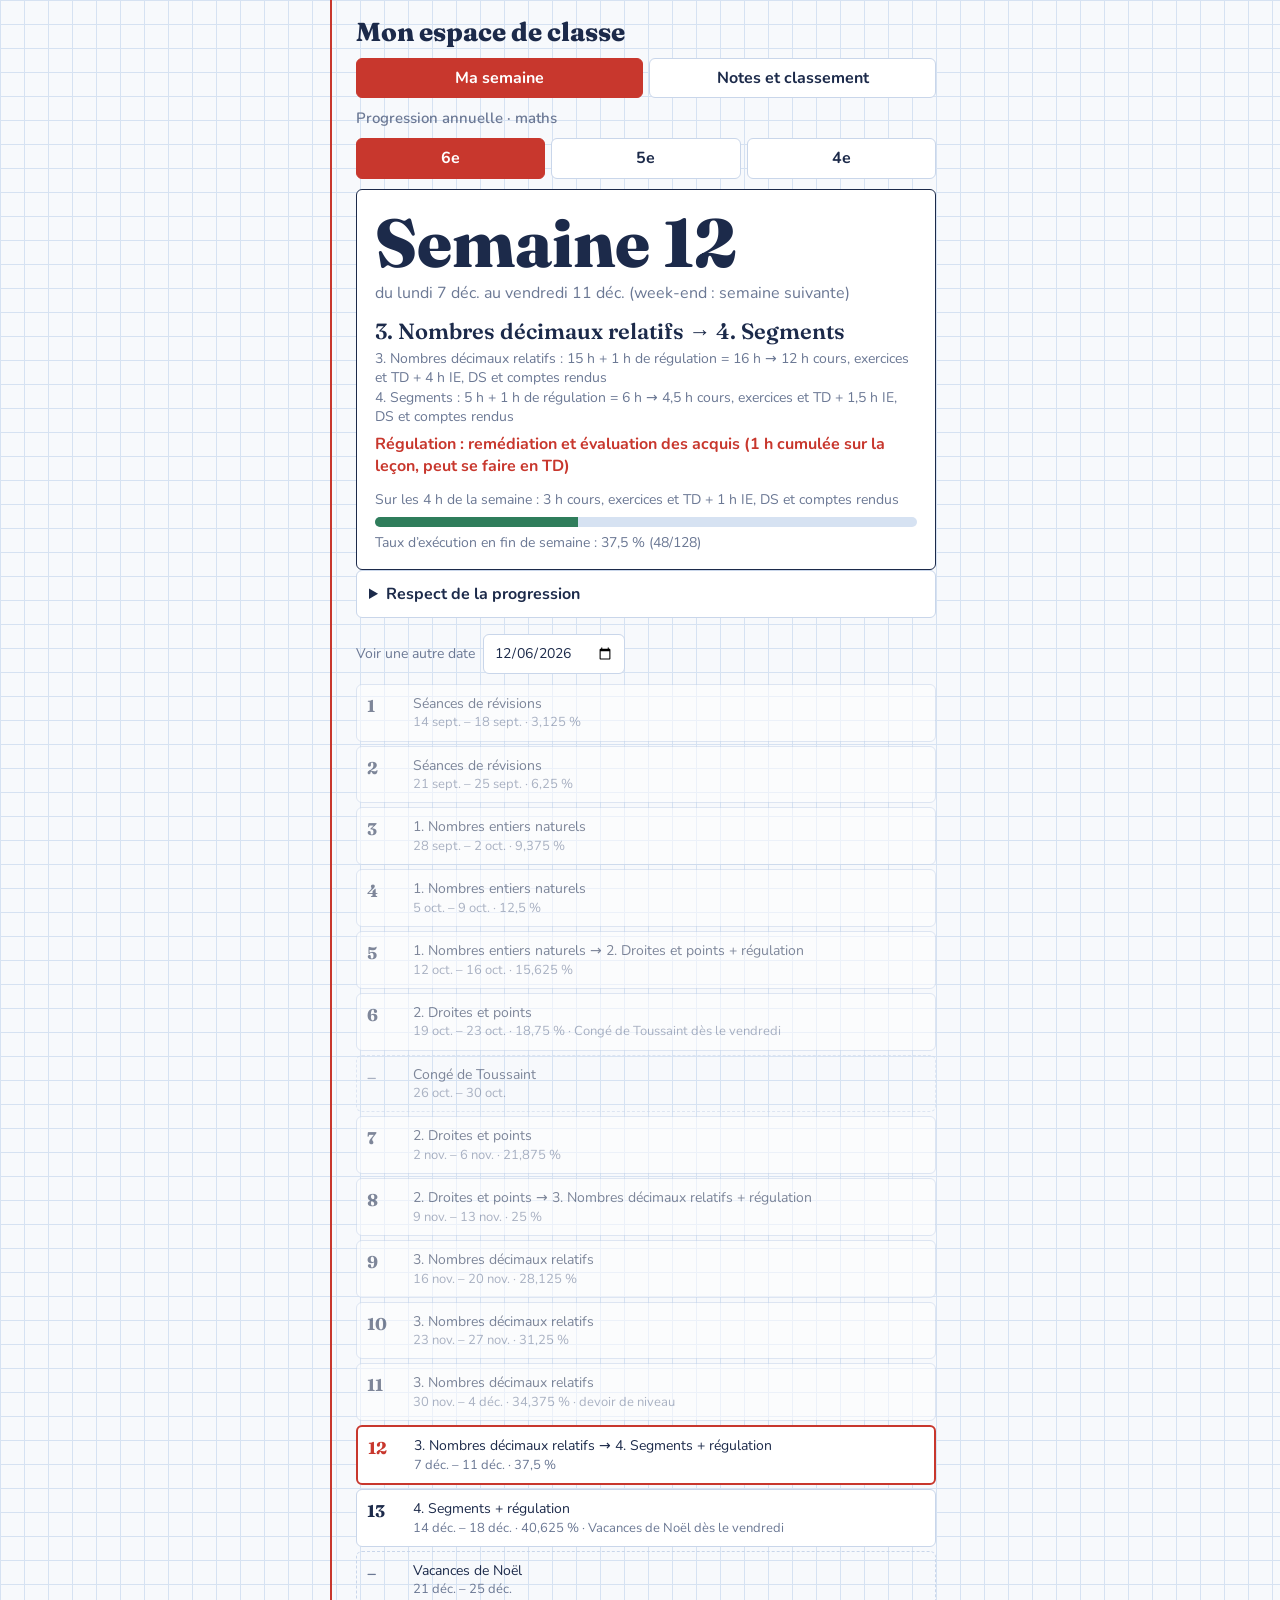
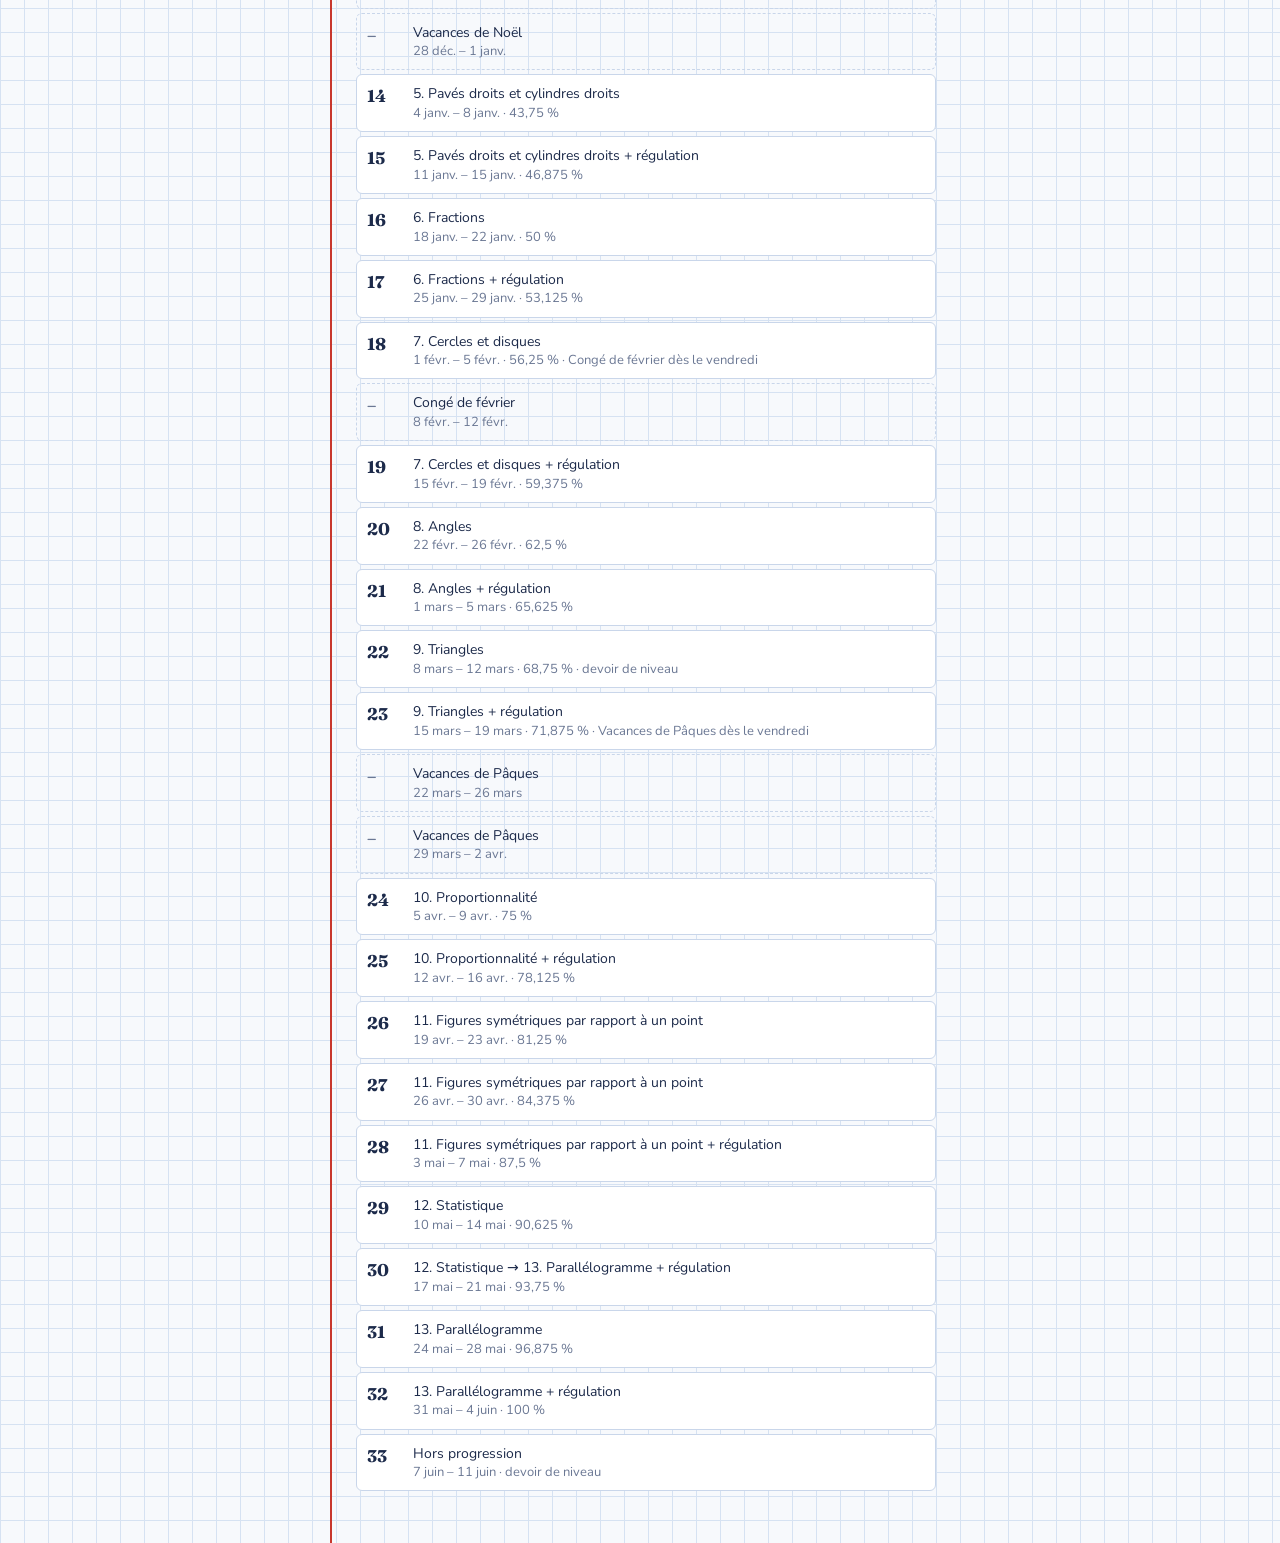
==== index.html @ 8164c9a9 "Ajoute le site Mon espace de classe Progression annuelle de maths (6e, 5e, 4e) et carnet de notes av" ====
<!DOCTYPE html>
<html lang="fr">
<head>
<meta charset="utf-8">
<meta name="viewport" content="width=device-width, initial-scale=1, viewport-fit=cover">
<title>Mon espace de classe</title>
<link rel="stylesheet" href="https://fonts.googleapis.com/css2?family=Fraunces:wght@600;800&family=Nunito:wght@400;700&display=swap">
<link rel="stylesheet" href="style.css">
</head>
<body>
<main>
<h1>Mon espace de classe</h1>
<div class="tabs" id="nav"><button id="b-sem" onclick="showV('sem')">Ma semaine</button><button id="b-notes" onclick="showV('notes')">Notes et classement</button></div>
<section id="v-sem">
<p class="sub">Progression annuelle · maths</p>
<div class="chips" id="lv"></div>
<section class="hero" id="hero" aria-live="polite"></section>
<details class="card" id="suivi"><summary><b>Respect de la progression</b></summary><p class="m" style="margin:8px 0 6px">La progression est obligatoire : indique la dernière leçon terminée (régulation comprise) pour voir ton avance ou ton retard.</p><select id="sv" style="width:100%"></select><p id="sv-out" style="margin:8px 0 0"></p></details>
<div class="pick"><label for="d">Voir une autre date</label><input type="date" id="d"></div>
<ol id="list"></ol>
</section>
<section id="v-notes" hidden><div id="app"></div></section>
</main>
<script src="script.js"></script>
</body>
</html>
---- style.css ----
:root{--bg:#f7f9fc;--grid:#d6e2f2;--ink:#1c2a4a;--mute:#6b7894;--accent:#c8372d;--card:#fff;--line:#c9d6ea;--ok:#2f7d5b;
box-sizing:border-box;padding-top:env(safe-area-inset-top,0px);padding-bottom:env(safe-area-inset-bottom,0px)}
@media (prefers-color-scheme:dark){:root:not([data-theme="light"]){--bg:#151b2b;--grid:#232c44;--ink:#e6ecfa;--mute:#93a0bd;--accent:#ff7a6e;--card:#1c2438;--line:#2e3956;--ok:#6fcf9f}}
:root[data-theme="dark"]{--bg:#151b2b;--grid:#232c44;--ink:#e6ecfa;--mute:#93a0bd;--accent:#ff7a6e;--card:#1c2438;--line:#2e3956;--ok:#6fcf9f}
*{box-sizing:border-box}
html{scroll-padding-top:env(safe-area-inset-top,0px)}
body{margin:0;background-color:var(--bg);background-image:linear-gradient(var(--grid) 1px,transparent 1px),linear-gradient(90deg,var(--grid) 1px,transparent 1px);background-size:24px 24px;color:var(--ink);font-family:Nunito,system-ui,sans-serif;line-height:1.4}
h2{font:600 18px Fraunces,Georgia,serif;margin:18px 0 8px}
.card{background:var(--card);border:1px solid var(--line);border-radius:6px;padding:12px;margin-bottom:10px}
input,select,textarea,button{font:inherit;color:var(--ink);background:var(--card);border:1px solid var(--line);border-radius:6px;padding:8px 10px;max-width:100%}
textarea{width:100%;min-height:90px}
button{cursor:pointer;font-weight:700}
button.pri{background:var(--ink);color:var(--bg);border-color:var(--ink)}
button.dng{color:var(--accent);border-color:var(--accent)}
.row{display:flex;gap:8px;flex-wrap:wrap;align-items:center;margin-bottom:8px}
.row>input[type=text]{flex:1;min-width:140px}
.tabs,.chips{display:flex;gap:6px;margin:10px 0}
.tabs button,.chips button{flex:1;padding:8px 4px}
.on{background:var(--accent)!important;color:#fff!important;border-color:var(--accent)!important}
.s{display:grid;grid-template-columns:1fr 1fr 1fr;gap:6px;text-align:center;margin-bottom:10px}
.s div{background:var(--card);border:1px solid var(--line);border-radius:6px;padding:6px 2px;font-size:12px;color:var(--mute)}
.s b{display:block;font:800 18px Fraunces,Georgia,serif;color:var(--ink)}
.st{display:grid;grid-template-columns:1fr 84px 44px 50px;gap:6px;align-items:center;padding:6px 0;border-bottom:1px dashed var(--line);font-size:15px}
.st input[type=number]{width:84px;text-align:right}
.st input.bad{border-color:var(--accent);background:color-mix(in srgb,var(--accent) 15%,var(--card))}
.rk{font:800 16px Fraunces,Georgia,serif;color:var(--accent)}
small,.m{color:var(--mute);font-size:13px}
table{width:100%;border-collapse:collapse;font-size:15px}
td,th{padding:7px 4px;border-bottom:1px dashed var(--line);text-align:left}
th{font-size:12px;color:var(--mute)}
td.n{text-align:right;font-weight:700}
.sc{overflow-x:auto}

main{max-width:620px;margin:0 auto;padding:16px 14px 48px 24px;border-left:2px solid var(--accent);min-height:100vh}
h1{font:800 26px Fraunces,Georgia,serif;margin:0 0 4px}
[hidden]{display:none!important}
.sub{font:600 15px Nunito,sans-serif;color:var(--mute);margin:0 0 8px}
.hero{background:var(--card);border:1.5px solid var(--ink);border-radius:6px;padding:18px 18px 16px}
.big{font:800 clamp(44px,14vw,68px)/1 Fraunces,Georgia,serif;margin:0}
.dates{color:var(--mute);margin:6px 0 14px}
.lesson{font:600 22px/1.2 Fraunces,Georgia,serif;margin:0 0 4px}
.reg{color:var(--accent);font-weight:700;margin:0 0 12px}
.bar{height:10px;background:var(--grid);border-radius:5px;overflow:hidden}
.bar i{display:block;height:100%;background:var(--ok)}
.taux{font-size:14px;color:var(--mute);margin:6px 0 0}
.pick{display:flex;gap:8px;align-items:center;margin:16px 0 10px;font-size:14px;color:var(--mute)}
ol{list-style:none;margin:0;padding:0}
li{display:grid;grid-template-columns:38px 1fr;gap:8px;padding:9px 10px;margin-bottom:4px;background:var(--card);border:1px solid var(--line);border-radius:6px;font-size:14px}
li b{font-family:Fraunces,Georgia,serif;font-size:17px}
li small{display:block;color:var(--mute)}
li.off{background:transparent;border-style:dashed}li.off b{color:var(--mute)}
li.past{opacity:.55}
li.now{border:2px solid var(--accent);opacity:1}
li.now b{color:var(--accent)}
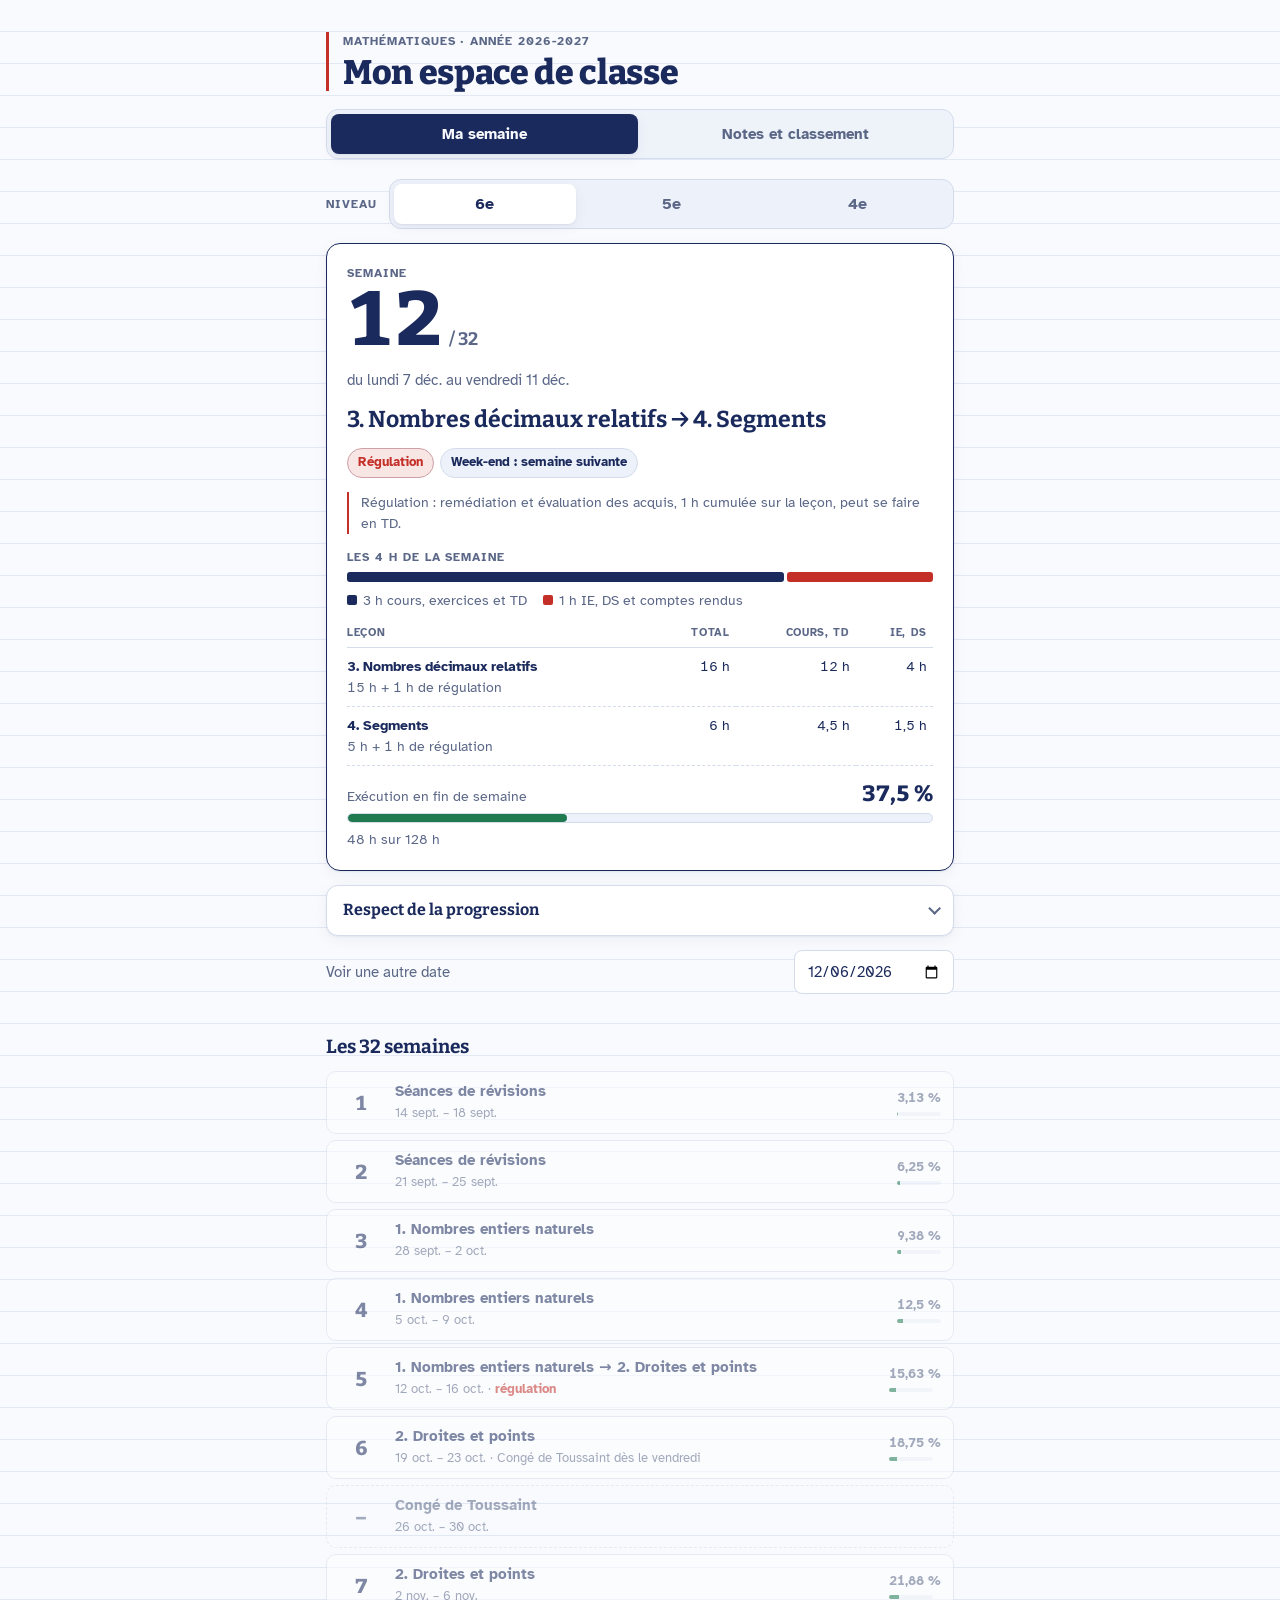
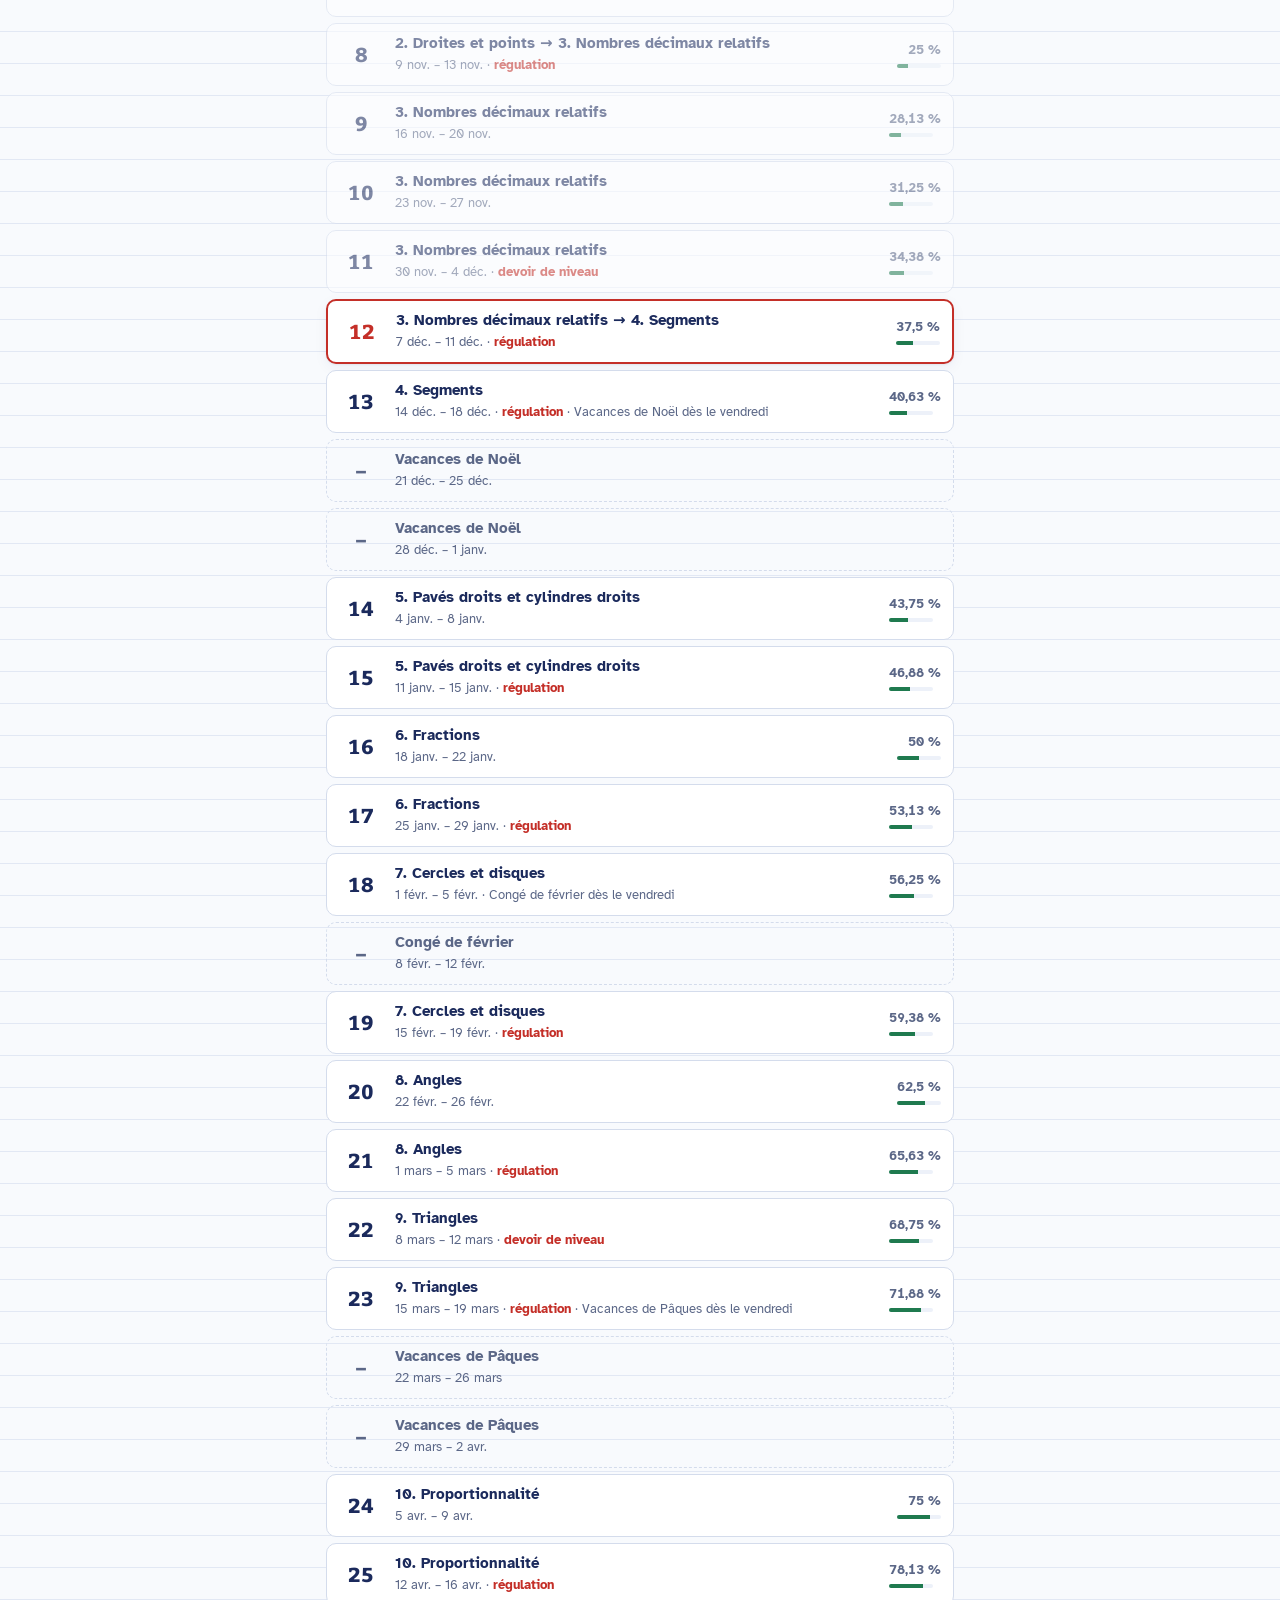
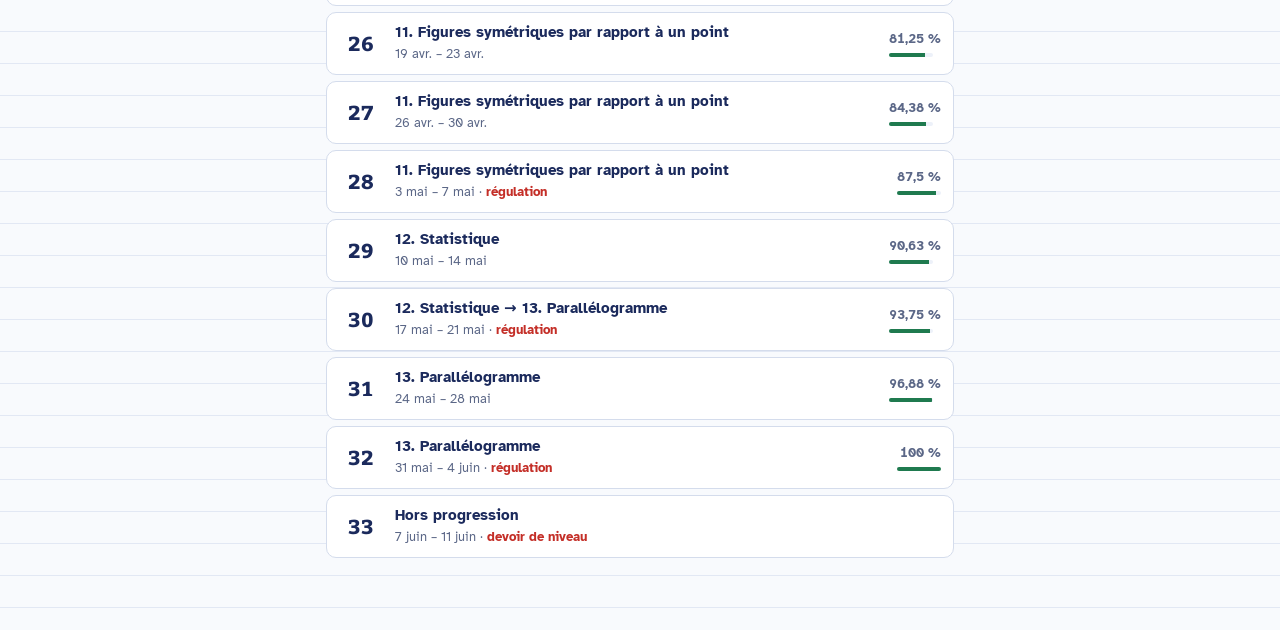
==== commit ab487a8e: "Refait le design du site Style cahier (papier ligné, encre bleue, stylo rouge), navigation en onglet" ====
--- a/index.html
+++ b/index.html
@@ -4,22 +4,31 @@
 <meta charset="utf-8">
 <meta name="viewport" content="width=device-width, initial-scale=1, viewport-fit=cover">
 <title>Mon espace de classe</title>
-<link rel="stylesheet" href="https://fonts.googleapis.com/css2?family=Fraunces:wght@600;800&family=Nunito:wght@400;700&display=swap">
+<link rel="preconnect" href="https://fonts.googleapis.com">
+<link rel="preconnect" href="https://fonts.gstatic.com" crossorigin>
+<link rel="stylesheet" href="https://fonts.googleapis.com/css2?family=Bitter:wght@600;700;800&family=Atkinson+Hyperlegible:wght@400;700&display=swap">
 <link rel="stylesheet" href="style.css">
 </head>
 <body>
 <main>
+<header class="top">
+<p class="eyebrow">Mathématiques · année 2026-2027</p>
 <h1>Mon espace de classe</h1>
-<div class="tabs" id="nav"><button id="b-sem" onclick="showV('sem')">Ma semaine</button><button id="b-notes" onclick="showV('notes')">Notes et classement</button></div>
-<section id="v-sem">
-<p class="sub">Progression annuelle · maths</p>
-<div class="chips" id="lv"></div>
+</header>
+<nav class="seg main-nav" id="nav" aria-label="Sections"><button id="b-sem" onclick="showV('sem')">Ma semaine</button><button id="b-notes" onclick="showV('notes')">Notes et classement</button></nav>
+
+<section id="v-sem" class="view">
+<div class="lvrow"><span class="label">Niveau</span><div class="seg" id="lv"></div></div>
 <section class="hero" id="hero" aria-live="polite"></section>
-<details class="card" id="suivi"><summary><b>Respect de la progression</b></summary><p class="m" style="margin:8px 0 6px">La progression est obligatoire : indique la dernière leçon terminée (régulation comprise) pour voir ton avance ou ton retard.</p><select id="sv" style="width:100%"></select><p id="sv-out" style="margin:8px 0 0"></p></details>
+<details class="card fold" id="suivi"><summary>Respect de la progression</summary>
+<div class="fold-b"><p class="m">La progression est obligatoire. Indique la dernière leçon terminée, régulation comprise, pour voir ton avance ou ton retard.</p>
+<label class="label" for="sv">Dernière leçon terminée</label><select id="sv" class="full"></select><p id="sv-out" class="sv-out"></p></div></details>
 <div class="pick"><label for="d">Voir une autre date</label><input type="date" id="d"></div>
-<ol id="list"></ol>
+<h2>Les 32 semaines</h2>
+<ol id="list" class="weeks"></ol>
 </section>
-<section id="v-notes" hidden><div id="app"></div></section>
+
+<section id="v-notes" class="view" hidden><div id="app"></div></section>
 </main>
 <script src="script.js"></script>
 </body>
--- a/style.css
+++ b/style.css
@@ -1,54 +1,164 @@
-:root{--bg:#f7f9fc;--grid:#d6e2f2;--ink:#1c2a4a;--mute:#6b7894;--accent:#c8372d;--card:#fff;--line:#c9d6ea;--ok:#2f7d5b;
-box-sizing:border-box;padding-top:env(safe-area-inset-top,0px);padding-bottom:env(safe-area-inset-bottom,0px)}
-@media (prefers-color-scheme:dark){:root:not([data-theme="light"]){--bg:#151b2b;--grid:#232c44;--ink:#e6ecfa;--mute:#93a0bd;--accent:#ff7a6e;--card:#1c2438;--line:#2e3956;--ok:#6fcf9f}}
-:root[data-theme="dark"]{--bg:#151b2b;--grid:#232c44;--ink:#e6ecfa;--mute:#93a0bd;--accent:#ff7a6e;--card:#1c2438;--line:#2e3956;--ok:#6fcf9f}
-*{box-sizing:border-box}
-html{scroll-padding-top:env(safe-area-inset-top,0px)}
-body{margin:0;background-color:var(--bg);background-image:linear-gradient(var(--grid) 1px,transparent 1px),linear-gradient(90deg,var(--grid) 1px,transparent 1px);background-size:24px 24px;color:var(--ink);font-family:Nunito,system-ui,sans-serif;line-height:1.4}
-h2{font:600 18px Fraunces,Georgia,serif;margin:18px 0 8px}
-.card{background:var(--card);border:1px solid var(--line);border-radius:6px;padding:12px;margin-bottom:10px}
-input,select,textarea,button{font:inherit;color:var(--ink);background:var(--card);border:1px solid var(--line);border-radius:6px;padding:8px 10px;max-width:100%}
-textarea{width:100%;min-height:90px}
-button{cursor:pointer;font-weight:700}
-button.pri{background:var(--ink);color:var(--bg);border-color:var(--ink)}
-button.dng{color:var(--accent);border-color:var(--accent)}
-.row{display:flex;gap:8px;flex-wrap:wrap;align-items:center;margin-bottom:8px}
-.row>input[type=text]{flex:1;min-width:140px}
-.tabs,.chips{display:flex;gap:6px;margin:10px 0}
-.tabs button,.chips button{flex:1;padding:8px 4px}
-.on{background:var(--accent)!important;color:#fff!important;border-color:var(--accent)!important}
-.s{display:grid;grid-template-columns:1fr 1fr 1fr;gap:6px;text-align:center;margin-bottom:10px}
-.s div{background:var(--card);border:1px solid var(--line);border-radius:6px;padding:6px 2px;font-size:12px;color:var(--mute)}
-.s b{display:block;font:800 18px Fraunces,Georgia,serif;color:var(--ink)}
-.st{display:grid;grid-template-columns:1fr 84px 44px 50px;gap:6px;align-items:center;padding:6px 0;border-bottom:1px dashed var(--line);font-size:15px}
-.st input[type=number]{width:84px;text-align:right}
-.st input.bad{border-color:var(--accent);background:color-mix(in srgb,var(--accent) 15%,var(--card))}
-.rk{font:800 16px Fraunces,Georgia,serif;color:var(--accent)}
-small,.m{color:var(--mute);font-size:13px}
-table{width:100%;border-collapse:collapse;font-size:15px}
-td,th{padding:7px 4px;border-bottom:1px dashed var(--line);text-align:left}
-th{font-size:12px;color:var(--mute)}
-td.n{text-align:right;font-weight:700}
-.sc{overflow-x:auto}
+/* Cahier du professeur : papier ligné, encre bleue, stylo rouge de correction */
+:root{
+  --paper:#f8fafd;--rule:#e2e8f4;--ink:#1b2a5c;--mute:#5b6787;--pen:#c42f28;--ok:#1f7a4f;
+  --card:#fff;--line:#d4dcec;--tint:#edf1f9;--shadow:0 1px 2px rgba(27,42,92,.06),0 4px 14px rgba(27,42,92,.05);
+  --display:Bitter,Georgia,"Times New Roman",serif;--body:"Atkinson Hyperlegible",system-ui,-apple-system,"Segoe UI",sans-serif;
+}
+@media (prefers-color-scheme:dark){:root:not([data-theme="light"]){
+  --paper:#11172a;--rule:#1a2238;--ink:#e3e8f6;--mute:#98a3c1;--pen:#ff7d6e;--ok:#6dd3a0;
+  --card:#18203a;--line:#2a3555;--tint:#1e2744;--shadow:0 1px 2px rgba(0,0,0,.3);color-scheme:dark}}
+:root[data-theme="dark"]{
+  --paper:#11172a;--rule:#1a2238;--ink:#e3e8f6;--mute:#98a3c1;--pen:#ff7d6e;--ok:#6dd3a0;
+  --card:#18203a;--line:#2a3555;--tint:#1e2744;--shadow:0 1px 2px rgba(0,0,0,.3);color-scheme:dark}
 
-main{max-width:620px;margin:0 auto;padding:16px 14px 48px 24px;border-left:2px solid var(--accent);min-height:100vh}
-h1{font:800 26px Fraunces,Georgia,serif;margin:0 0 4px}
+:root{box-sizing:border-box;padding-top:env(safe-area-inset-top,0px);padding-bottom:env(safe-area-inset-bottom,0px)}
+*,*::before,*::after{box-sizing:border-box}
 [hidden]{display:none!important}
-.sub{font:600 15px Nunito,sans-serif;color:var(--mute);margin:0 0 8px}
-.hero{background:var(--card);border:1.5px solid var(--ink);border-radius:6px;padding:18px 18px 16px}
-.big{font:800 clamp(44px,14vw,68px)/1 Fraunces,Georgia,serif;margin:0}
-.dates{color:var(--mute);margin:6px 0 14px}
-.lesson{font:600 22px/1.2 Fraunces,Georgia,serif;margin:0 0 4px}
-.reg{color:var(--accent);font-weight:700;margin:0 0 12px}
-.bar{height:10px;background:var(--grid);border-radius:5px;overflow:hidden}
-.bar i{display:block;height:100%;background:var(--ok)}
-.taux{font-size:14px;color:var(--mute);margin:6px 0 0}
-.pick{display:flex;gap:8px;align-items:center;margin:16px 0 10px;font-size:14px;color:var(--mute)}
-ol{list-style:none;margin:0;padding:0}
-li{display:grid;grid-template-columns:38px 1fr;gap:8px;padding:9px 10px;margin-bottom:4px;background:var(--card);border:1px solid var(--line);border-radius:6px;font-size:14px}
-li b{font-family:Fraunces,Georgia,serif;font-size:17px}
-li small{display:block;color:var(--mute)}
-li.off{background:transparent;border-style:dashed}li.off b{color:var(--mute)}
-li.past{opacity:.55}
-li.now{border:2px solid var(--accent);opacity:1}
-li.now b{color:var(--accent)}
+body{margin:0;background-color:var(--paper);background-image:repeating-linear-gradient(to bottom,transparent 0 31px,var(--rule) 31px 32px);
+  color:var(--ink);font:400 16px/1.5 var(--body);-webkit-text-size-adjust:100%}
+body::before{content:"";position:fixed;inset:0 0 auto;height:env(safe-area-inset-top,0px);background:var(--paper);z-index:10}
+main{max-width:660px;margin:0 auto;padding-block:20px 56px;
+  padding-left:max(16px,env(safe-area-inset-left,0px));padding-right:max(16px,env(safe-area-inset-right,0px))}
+
+/* Typographie */
+h1{font:800 clamp(26px,7vw,34px)/1.1 var(--display);margin:0;text-wrap:balance;letter-spacing:-.01em}
+h2{font:700 19px/1.2 var(--display);margin:28px 0 12px;text-wrap:balance}
+.eyebrow,.label{font-size:12px;font-weight:700;letter-spacing:.08em;text-transform:uppercase;color:var(--mute);margin:0}
+.label{display:block;margin:0 0 6px}
+.m,small{color:var(--mute);font-size:14px}
+.m{margin:0 0 12px}
+.num{font-variant-numeric:tabular-nums}
+.top{display:grid;gap:4px;padding-left:14px;border-left:3px solid var(--pen);margin-bottom:18px}
+
+/* Contrôles */
+input,select,textarea,button{font:inherit;color:var(--ink);background:var(--card);border:1px solid var(--line);border-radius:8px;padding:9px 12px;min-height:44px;max-width:100%}
+input[type=checkbox]{min-height:0;width:22px;height:22px;accent-color:var(--pen);margin:0;justify-self:center}
+textarea{width:100%;min-height:110px;resize:vertical;line-height:1.4}
+select{cursor:pointer}
+.full{width:100%}
+button{cursor:pointer;font-weight:700;transition:background-color .15s,color .15s,border-color .15s}
+button:hover{border-color:var(--mute)}
+button.pri{background:var(--ink);color:var(--paper);border-color:var(--ink)}
+button.dng{color:var(--pen);border-color:color-mix(in srgb,var(--pen) 45%,var(--line));background:transparent}
+button.dng.sure{background:var(--pen);color:#fff;border-color:var(--pen)}
+button.x{min-height:36px;width:36px;padding:0;color:var(--mute);background:transparent;border-color:transparent;font-size:18px}
+button.x:hover{color:var(--pen);border-color:var(--line)}
+:focus-visible{outline:2px solid var(--pen);outline-offset:2px}
+input.bad{border-color:var(--pen);background:color-mix(in srgb,var(--pen) 12%,var(--card))}
+input:disabled{opacity:.45}
+
+/* Contrôle segmenté */
+.seg{display:flex;gap:4px;padding:4px;background:var(--tint);border:1px solid var(--line);border-radius:12px}
+.seg button{flex:1;border:0;background:transparent;color:var(--mute);border-radius:8px;min-height:40px;padding:6px 8px}
+.seg button:hover{color:var(--ink)}
+.seg button.on{background:var(--card);color:var(--ink);box-shadow:var(--shadow)}
+.main-nav{position:sticky;top:env(safe-area-inset-top,0px);z-index:5;margin-bottom:20px;background:color-mix(in srgb,var(--tint) 92%,transparent);backdrop-filter:blur(6px)}
+.main-nav button{white-space:nowrap;font-size:15px;padding:6px 4px}
+.main-nav button.on{background:var(--ink);color:var(--paper)}
+.view{display:grid;gap:14px}
+.view>h2{margin-bottom:-2px}
+.lvrow{display:flex;align-items:center;gap:12px}
+.lvrow .seg{flex:1}
+.lvrow .label{margin:0}
+
+/* Cartes */
+.card{background:var(--card);border:1px solid var(--line);border-radius:12px;padding:16px;box-shadow:var(--shadow)}
+.card>b:first-child,.card-t{display:block;font:700 16px/1.3 var(--display);margin:0 0 10px}
+.fold{padding:0}
+.fold summary{cursor:pointer;list-style:none;display:flex;justify-content:space-between;align-items:center;gap:10px;padding:14px 16px;font:700 16px/1.3 var(--display);min-height:48px}
+.fold summary::-webkit-details-marker{display:none}
+.fold summary::after{content:"";width:9px;height:9px;border-right:2px solid var(--mute);border-bottom:2px solid var(--mute);transform:rotate(45deg) translateY(-3px);transition:transform .2s;flex:none}
+.fold[open] summary::after{transform:rotate(225deg)}
+.fold-b{padding:0 16px 16px}
+.sv-out{margin:12px 0 0;line-height:1.6}
+.sv-out:empty{display:none}
+.ok{color:var(--ok)}.late{color:var(--pen)}
+
+/* Semaine en cours */
+.hero{background:var(--card);border:1.5px solid var(--ink);border-radius:14px;padding:20px;box-shadow:var(--shadow);display:grid;gap:14px}
+.hero-h{display:flex;justify-content:space-between;align-items:flex-start;gap:12px;flex-wrap:wrap}
+.big{font:800 clamp(52px,16vw,76px)/.9 var(--display);margin:4px 0 0;font-variant-numeric:tabular-nums}
+.big small{font:700 18px var(--display);color:var(--mute);margin-left:6px}
+.big.word{font-size:clamp(40px,12vw,58px)}
+.dates{margin:0;color:var(--mute);font-size:15px}
+.lesson{font:700 clamp(19px,5vw,23px)/1.25 var(--display);margin:0;text-wrap:balance}
+.tags{display:flex;flex-wrap:wrap;gap:6px}
+.tag{display:inline-flex;align-items:center;gap:6px;font-size:13px;font-weight:700;padding:4px 10px;border-radius:999px;background:var(--tint);color:var(--ink);border:1px solid var(--line)}
+.tag.red{background:color-mix(in srgb,var(--pen) 12%,var(--card));color:var(--pen);border-color:color-mix(in srgb,var(--pen) 35%,var(--line))}
+.tag.now{background:var(--pen);color:#fff;border-color:var(--pen)}
+.note{margin:0;font-size:14px;color:var(--mute);padding-left:12px;border-left:2px solid var(--pen)}
+.split{display:grid;grid-template-columns:3fr 1fr;gap:3px;height:10px;margin-bottom:8px}
+.split i{border-radius:3px;background:var(--ink)}
+.split i+i{background:var(--pen)}
+.legend{display:flex;flex-wrap:wrap;gap:4px 16px;font-size:14px;color:var(--mute);margin:0}
+.legend span{display:inline-flex;align-items:center;gap:6px}
+.legend span::before{content:"";width:10px;height:10px;border-radius:2px;background:var(--ink)}
+.legend span+span::before{background:var(--pen)}
+.scroll{overflow-x:auto;min-width:0}
+.hrs{width:100%;border-collapse:collapse;font-size:14px}
+.hrs th{font-size:11px;font-weight:700;letter-spacing:.06em;text-transform:uppercase;color:var(--mute);text-align:right;padding:0 6px 6px;border-bottom:1px solid var(--line);white-space:nowrap}
+.hrs th:first-child{text-align:left;padding-left:0}
+.hrs td{padding:8px 6px;border-bottom:1px dashed var(--line);text-align:right;vertical-align:top;font-variant-numeric:tabular-nums;white-space:nowrap}
+.hrs td:first-child{text-align:left;white-space:normal;padding-left:0;font-weight:700}
+.hrs td small{display:block;font-weight:400}
+.prog{display:grid;gap:6px}
+.prog-l{display:flex;justify-content:space-between;align-items:baseline;gap:8px;font-size:14px;color:var(--mute)}
+.prog-l b{font:800 22px var(--display);color:var(--ink);font-variant-numeric:tabular-nums}
+.bar{height:10px;background:var(--tint);border:1px solid var(--line);border-radius:6px;overflow:hidden}
+.bar i{display:block;height:100%;background:var(--ok);border-radius:6px}
+
+.pick{display:flex;flex-wrap:wrap;gap:8px 12px;align-items:center;justify-content:space-between;font-size:15px;color:var(--mute)}
+
+/* Liste des semaines */
+.weeks{list-style:none;margin:0;padding:0;display:grid;gap:6px}
+.wk{display:grid;grid-template-columns:44px 1fr auto;gap:12px;align-items:center;padding:10px 12px;background:var(--card);border:1px solid var(--line);border-radius:10px}
+.wk .n{font:800 20px var(--display);text-align:center;font-variant-numeric:tabular-nums}
+.wk .t{margin:0;font-weight:700;font-size:15px;line-height:1.3}
+.wk .d{margin:2px 0 0;font-size:13px;color:var(--mute)}
+.wk .p{font-size:13px;font-weight:700;color:var(--mute);font-variant-numeric:tabular-nums;text-align:right}
+.wk .mini{display:block;width:44px;height:4px;margin-top:4px;background:var(--tint);border-radius:2px;overflow:hidden}
+.wk .mini i{display:block;height:100%;background:var(--ok)}
+.wk .flag{color:var(--pen);font-weight:700}
+.wk.past{opacity:.55}
+.wk.now{border:2px solid var(--pen);box-shadow:var(--shadow)}
+.wk.now .n{color:var(--pen)}
+.wk.off{background:transparent;border-style:dashed;grid-template-columns:44px 1fr}
+.wk.off .n,.wk.off .t{color:var(--mute)}
+
+/* Notes */
+.notes{display:grid;gap:14px}
+.form{display:grid;gap:10px;grid-template-columns:repeat(3,1fr)}
+.form .wide{grid-column:1/-1}
+.form label{display:grid;gap:4px;font-size:13px;font-weight:700;color:var(--mute);min-width:0}
+.form input,.form select{width:100%}
+.row{display:flex;gap:8px;flex-wrap:wrap;align-items:center}
+.row>input[type=text]{flex:1;min-width:150px}
+.stats{display:grid;grid-template-columns:repeat(3,1fr);gap:8px}
+.stats div{background:var(--card);border:1px solid var(--line);border-radius:10px;padding:10px 6px;text-align:center;font-size:12px;font-weight:700;letter-spacing:.04em;text-transform:uppercase;color:var(--mute)}
+.stats b{display:block;font:800 22px/1.2 var(--display);letter-spacing:0;text-transform:none;color:var(--ink);font-variant-numeric:tabular-nums;margin-top:2px}
+.list{display:grid}
+.st{display:grid;grid-template-columns:1fr 92px 44px 48px;gap:8px;align-items:center;padding:8px 0;border-bottom:1px dashed var(--line);font-size:15px}
+.st:last-child{border-bottom:0}
+.st.h{padding-top:0;font-size:11px;font-weight:700;letter-spacing:.06em;text-transform:uppercase;color:var(--mute);border-bottom:1px solid var(--line)}
+.st.h span:nth-child(2){text-align:right}.st.h span:nth-child(3),.st.h span:nth-child(4){text-align:center}
+.st input[type=number]{width:92px;text-align:right;font-variant-numeric:tabular-nums}
+.st.two{grid-template-columns:1fr 36px;padding:4px 0}
+.st span{min-width:0;overflow-wrap:anywhere}
+.rk{font:800 16px var(--display);color:var(--pen);text-align:center;font-variant-numeric:tabular-nums}
+table.rank{width:100%;border-collapse:collapse;font-size:15px}
+.rank td,.rank th{padding:10px 6px;border-bottom:1px dashed var(--line);text-align:left}
+.rank tr:last-child td{border-bottom:0}
+.rank th{font-size:11px;font-weight:700;letter-spacing:.06em;text-transform:uppercase;color:var(--mute);border-bottom:1px solid var(--line);padding-top:0}
+.rank td.n,.rank th.n{text-align:right;font-weight:700;font-variant-numeric:tabular-nums}
+.rank td:first-child,.rank th:first-child{padding-left:0}
+.rank td:last-child,.rank th:last-child{padding-right:0}
+.ap{display:inline-block;font-size:12px;font-weight:700;padding:2px 8px;border-radius:999px;background:var(--tint);color:var(--mute);white-space:nowrap}
+.ap.a4,.ap.a3{color:var(--ok);background:color-mix(in srgb,var(--ok) 12%,var(--card))}
+.ap.a0{color:var(--pen);background:color-mix(in srgb,var(--pen) 12%,var(--card))}
+.msg{font-size:14px;color:var(--ok);font-weight:700}
+.empty{text-align:center;padding:28px 18px}
+.empty p{margin:6px 0 0}
+
+@media (min-width:560px){main{padding-block:32px 72px}}
+@media (prefers-reduced-motion:reduce){*{transition:none!important}}
+.rk.none{color:var(--mute)}
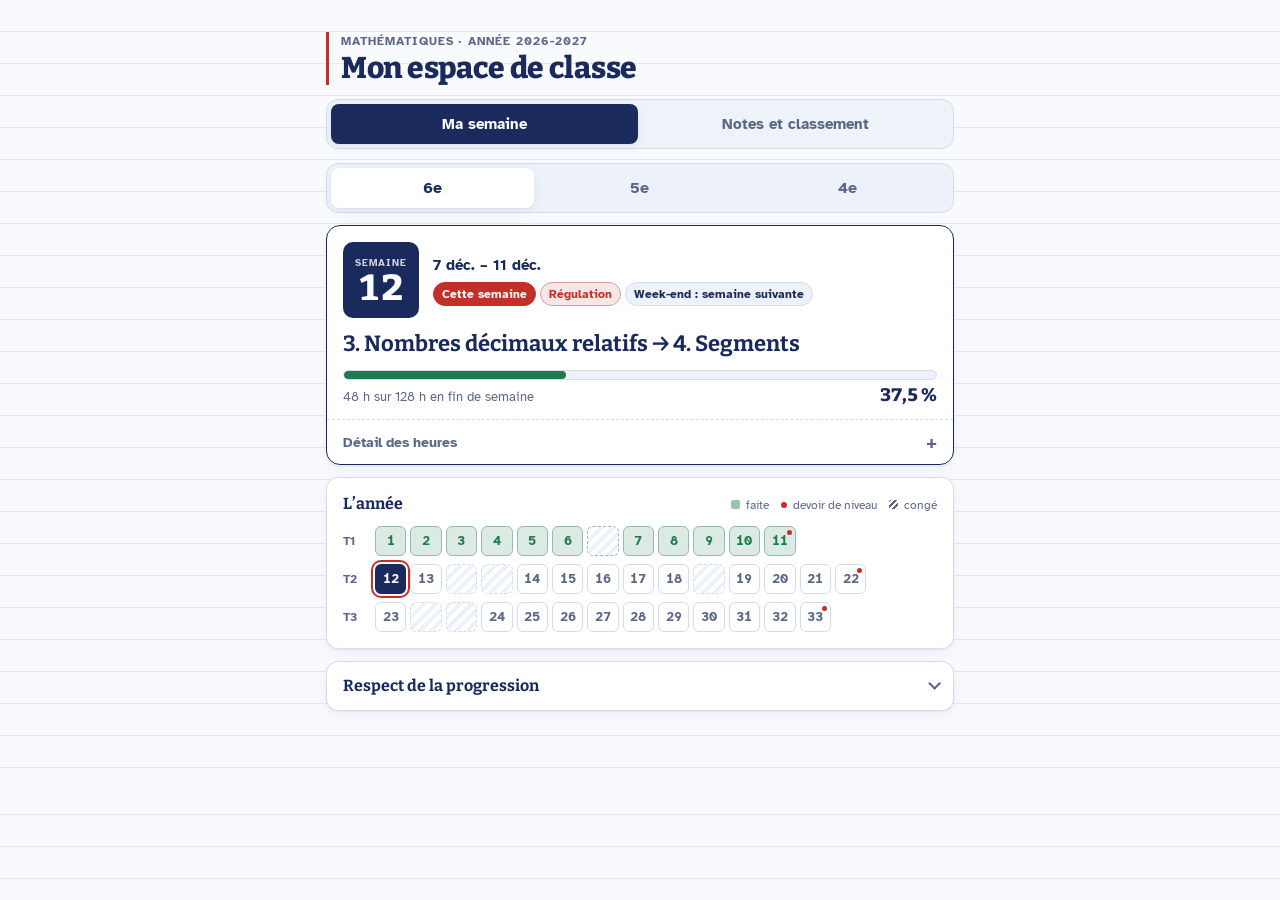
==== commit 55f9ae9a: "Rend la page Ma semaine plus compacte Grille de l'année par trimestre à la place de la liste des 32 " ====
--- a/index.html
+++ b/index.html
@@ -18,14 +18,12 @@
 <nav class="seg main-nav" id="nav" aria-label="Sections"><button id="b-sem" onclick="showV('sem')">Ma semaine</button><button id="b-notes" onclick="showV('notes')">Notes et classement</button></nav>
 
 <section id="v-sem" class="view">
-<div class="lvrow"><span class="label">Niveau</span><div class="seg" id="lv"></div></div>
+<div class="lvrow"><div class="seg" id="lv" aria-label="Niveau"></div><button id="today" class="ghost" hidden>Aujourd’hui</button></div>
 <section class="hero" id="hero" aria-live="polite"></section>
+<div class="card year"><div class="year-h"><b>L’année</b><p class="legend small"><span class="lg-done">faite</span><span class="lg-dn">devoir de niveau</span><span class="lg-off">congé</span></p></div><div id="year"></div></div>
 <details class="card fold" id="suivi"><summary>Respect de la progression</summary>
-<div class="fold-b"><p class="m">La progression est obligatoire. Indique la dernière leçon terminée, régulation comprise, pour voir ton avance ou ton retard.</p>
-<label class="label" for="sv">Dernière leçon terminée</label><select id="sv" class="full"></select><p id="sv-out" class="sv-out"></p></div></details>
-<div class="pick"><label for="d">Voir une autre date</label><input type="date" id="d"></div>
-<h2>Les 32 semaines</h2>
-<ol id="list" class="weeks"></ol>
+<div class="fold-b"><p class="m">Indique la dernière leçon terminée, régulation comprise, pour voir ton avance ou ton retard.</p>
+<select id="sv" class="full" aria-label="Dernière leçon terminée"></select><p id="sv-out" class="sv-out"></p></div></details>
 </section>
 
 <section id="v-notes" class="view" hidden><div id="app"></div></section>
--- a/style.css
+++ b/style.css
@@ -17,18 +17,18 @@
 body{margin:0;background-color:var(--paper);background-image:repeating-linear-gradient(to bottom,transparent 0 31px,var(--rule) 31px 32px);
   color:var(--ink);font:400 16px/1.5 var(--body);-webkit-text-size-adjust:100%}
 body::before{content:"";position:fixed;inset:0 0 auto;height:env(safe-area-inset-top,0px);background:var(--paper);z-index:10}
-main{max-width:660px;margin:0 auto;padding-block:20px 56px;
+main{max-width:660px;margin:0 auto;padding-block:16px 40px;
   padding-left:max(16px,env(safe-area-inset-left,0px));padding-right:max(16px,env(safe-area-inset-right,0px))}
 
 /* Typographie */
-h1{font:800 clamp(26px,7vw,34px)/1.1 var(--display);margin:0;text-wrap:balance;letter-spacing:-.01em}
+h1{font:800 clamp(23px,6vw,30px)/1.1 var(--display);margin:0;text-wrap:balance;letter-spacing:-.01em}
 h2{font:700 19px/1.2 var(--display);margin:28px 0 12px;text-wrap:balance}
 .eyebrow,.label{font-size:12px;font-weight:700;letter-spacing:.08em;text-transform:uppercase;color:var(--mute);margin:0}
 .label{display:block;margin:0 0 6px}
 .m,small{color:var(--mute);font-size:14px}
 .m{margin:0 0 12px}
 .num{font-variant-numeric:tabular-nums}
-.top{display:grid;gap:4px;padding-left:14px;border-left:3px solid var(--pen);margin-bottom:18px}
+.top{display:grid;gap:2px;padding-left:12px;border-left:3px solid var(--pen);margin-bottom:14px}
 
 /* Contrôles */
 input,select,textarea,button{font:inherit;color:var(--ink);background:var(--card);border:1px solid var(--line);border-radius:8px;padding:9px 12px;min-height:44px;max-width:100%}
@@ -52,12 +52,19 @@
 .seg button{flex:1;border:0;background:transparent;color:var(--mute);border-radius:8px;min-height:40px;padding:6px 8px}
 .seg button:hover{color:var(--ink)}
 .seg button.on{background:var(--card);color:var(--ink);box-shadow:var(--shadow)}
-.main-nav{position:sticky;top:env(safe-area-inset-top,0px);z-index:5;margin-bottom:20px;background:color-mix(in srgb,var(--tint) 92%,transparent);backdrop-filter:blur(6px)}
+.main-nav{position:sticky;top:env(safe-area-inset-top,0px);z-index:5;margin-bottom:14px;background:color-mix(in srgb,var(--tint) 92%,transparent);backdrop-filter:blur(6px)}
 .main-nav button{white-space:nowrap;font-size:15px;padding:6px 4px}
 .main-nav button.on{background:var(--ink);color:var(--paper)}
-.view{display:grid;gap:14px}
+.view{display:grid;gap:12px}
 .view>h2{margin-bottom:-2px}
-.lvrow{display:flex;align-items:center;gap:12px}
+.lvrow{display:flex;align-items:center;gap:8px}
+button.ghost{background:transparent;border-color:var(--pen);color:var(--pen);min-height:44px;white-space:nowrap}
+.more{border-top:1px dashed var(--line);margin:0 -16px -16px;padding:0 16px}
+.more summary{cursor:pointer;list-style:none;display:flex;justify-content:space-between;align-items:center;min-height:44px;font-size:14px;font-weight:700;color:var(--mute)}
+.more summary::-webkit-details-marker{display:none}
+.more summary::after{content:"+";font-size:18px}
+.more[open] summary::after{content:"–"}
+.more-b{display:grid;gap:12px;padding-bottom:16px}
 .lvrow .seg{flex:1}
 .lvrow .label{margin:0}
 
@@ -75,15 +82,16 @@
 .ok{color:var(--ok)}.late{color:var(--pen)}
 
 /* Semaine en cours */
-.hero{background:var(--card);border:1.5px solid var(--ink);border-radius:14px;padding:20px;box-shadow:var(--shadow);display:grid;gap:14px}
-.hero-h{display:flex;justify-content:space-between;align-items:flex-start;gap:12px;flex-wrap:wrap}
-.big{font:800 clamp(52px,16vw,76px)/.9 var(--display);margin:4px 0 0;font-variant-numeric:tabular-nums}
-.big small{font:700 18px var(--display);color:var(--mute);margin-left:6px}
-.big.word{font-size:clamp(40px,12vw,58px)}
-.dates{margin:0;color:var(--mute);font-size:15px}
-.lesson{font:700 clamp(19px,5vw,23px)/1.25 var(--display);margin:0;text-wrap:balance}
-.tags{display:flex;flex-wrap:wrap;gap:6px}
-.tag{display:inline-flex;align-items:center;gap:6px;font-size:13px;font-weight:700;padding:4px 10px;border-radius:999px;background:var(--tint);color:var(--ink);border:1px solid var(--line)}
+.hero{background:var(--card);border:1.5px solid var(--ink);border-radius:14px;padding:16px;box-shadow:var(--shadow);display:grid;gap:12px}
+.hero-top{display:flex;gap:14px;align-items:center}
+.stamp{flex:none;width:76px;min-height:76px;border-radius:10px;background:var(--ink);color:var(--paper);display:grid;place-content:center;text-align:center;padding:6px 4px}
+.stamp span{font-size:10px;font-weight:700;letter-spacing:.1em;text-transform:uppercase;opacity:.8}
+.stamp b{font:800 36px/1 var(--display);font-variant-numeric:tabular-nums}
+.hero-meta{display:grid;gap:6px;min-width:0}
+.dates{margin:0;font-weight:700;font-size:15px}
+.lesson{font:700 clamp(18px,5vw,22px)/1.25 var(--display);margin:0;text-wrap:balance}
+.tags{display:flex;flex-wrap:wrap;gap:4px}
+.tag{display:inline-flex;align-items:center;gap:6px;font-size:12px;font-weight:700;padding:2px 8px;border-radius:999px;background:var(--tint);color:var(--ink);border:1px solid var(--line)}
 .tag.red{background:color-mix(in srgb,var(--pen) 12%,var(--card));color:var(--pen);border-color:color-mix(in srgb,var(--pen) 35%,var(--line))}
 .tag.now{background:var(--pen);color:#fff;border-color:var(--pen)}
 .note{margin:0;font-size:14px;color:var(--mute);padding-left:12px;border-left:2px solid var(--pen)}
@@ -101,29 +109,32 @@
 .hrs td{padding:8px 6px;border-bottom:1px dashed var(--line);text-align:right;vertical-align:top;font-variant-numeric:tabular-nums;white-space:nowrap}
 .hrs td:first-child{text-align:left;white-space:normal;padding-left:0;font-weight:700}
 .hrs td small{display:block;font-weight:400}
-.prog{display:grid;gap:6px}
-.prog-l{display:flex;justify-content:space-between;align-items:baseline;gap:8px;font-size:14px;color:var(--mute)}
-.prog-l b{font:800 22px var(--display);color:var(--ink);font-variant-numeric:tabular-nums}
+.prog{display:grid;gap:4px}
+.prog-l{display:flex;justify-content:space-between;align-items:baseline;gap:8px;font-size:13px;color:var(--mute);margin:0}
+.prog-l b{font:800 18px var(--display);color:var(--ink);font-variant-numeric:tabular-nums}
 .bar{height:10px;background:var(--tint);border:1px solid var(--line);border-radius:6px;overflow:hidden}
 .bar i{display:block;height:100%;background:var(--ok);border-radius:6px}
 
-.pick{display:flex;flex-wrap:wrap;gap:8px 12px;align-items:center;justify-content:space-between;font-size:15px;color:var(--mute)}
-
-/* Liste des semaines */
-.weeks{list-style:none;margin:0;padding:0;display:grid;gap:6px}
-.wk{display:grid;grid-template-columns:44px 1fr auto;gap:12px;align-items:center;padding:10px 12px;background:var(--card);border:1px solid var(--line);border-radius:10px}
-.wk .n{font:800 20px var(--display);text-align:center;font-variant-numeric:tabular-nums}
-.wk .t{margin:0;font-weight:700;font-size:15px;line-height:1.3}
-.wk .d{margin:2px 0 0;font-size:13px;color:var(--mute)}
-.wk .p{font-size:13px;font-weight:700;color:var(--mute);font-variant-numeric:tabular-nums;text-align:right}
-.wk .mini{display:block;width:44px;height:4px;margin-top:4px;background:var(--tint);border-radius:2px;overflow:hidden}
-.wk .mini i{display:block;height:100%;background:var(--ok)}
-.wk .flag{color:var(--pen);font-weight:700}
-.wk.past{opacity:.55}
-.wk.now{border:2px solid var(--pen);box-shadow:var(--shadow)}
-.wk.now .n{color:var(--pen)}
-.wk.off{background:transparent;border-style:dashed;grid-template-columns:44px 1fr}
-.wk.off .n,.wk.off .t{color:var(--mute)}
+/* Grille de l'année */
+.year{display:grid;gap:12px}
+.year-h{display:flex;justify-content:space-between;align-items:baseline;gap:6px 12px;flex-wrap:wrap}
+.year-h b{font:700 16px var(--display)}
+#year{display:grid;gap:8px}
+.tri{display:grid;grid-template-columns:24px 1fr;gap:8px;align-items:start}
+.tri-l{font:700 12px/30px var(--body);color:var(--mute)}
+.cells{display:grid;grid-template-columns:repeat(auto-fill,minmax(30px,1fr));gap:4px}
+.cell{min-height:30px;height:30px;padding:0;border-radius:6px;font:700 13px var(--body);font-variant-numeric:tabular-nums;color:var(--mute);background:var(--card);border:1px solid var(--line);position:relative}
+.cell.done{background:color-mix(in srgb,var(--ok) 16%,var(--card));border-color:color-mix(in srgb,var(--ok) 35%,var(--line));color:var(--ok)}
+.cell.off{background:repeating-linear-gradient(135deg,var(--tint) 0 4px,transparent 4px 8px);border-style:dashed}
+.cell.dn::after{content:"";position:absolute;top:3px;right:3px;width:5px;height:5px;border-radius:50%;background:var(--pen)}
+.cell.today{border:2px solid var(--pen);color:var(--pen)}
+.cell.sel{background:var(--ink);border-color:var(--ink);color:var(--paper)}
+.cell.sel.today{box-shadow:0 0 0 2px var(--paper),0 0 0 4px var(--pen)}
+.legend.small{font-size:12px;gap:4px 12px}
+.legend.small span::before{width:9px;height:9px}
+.legend.small .lg-done::before{background:color-mix(in srgb,var(--ok) 45%,var(--card))}
+.legend.small .lg-dn::before{background:var(--pen);border-radius:50%;width:6px;height:6px}
+.legend.small .lg-off::before{background:repeating-linear-gradient(135deg,var(--mute) 0 2px,transparent 2px 4px)}
 
 /* Notes */
 .notes{display:grid;gap:14px}
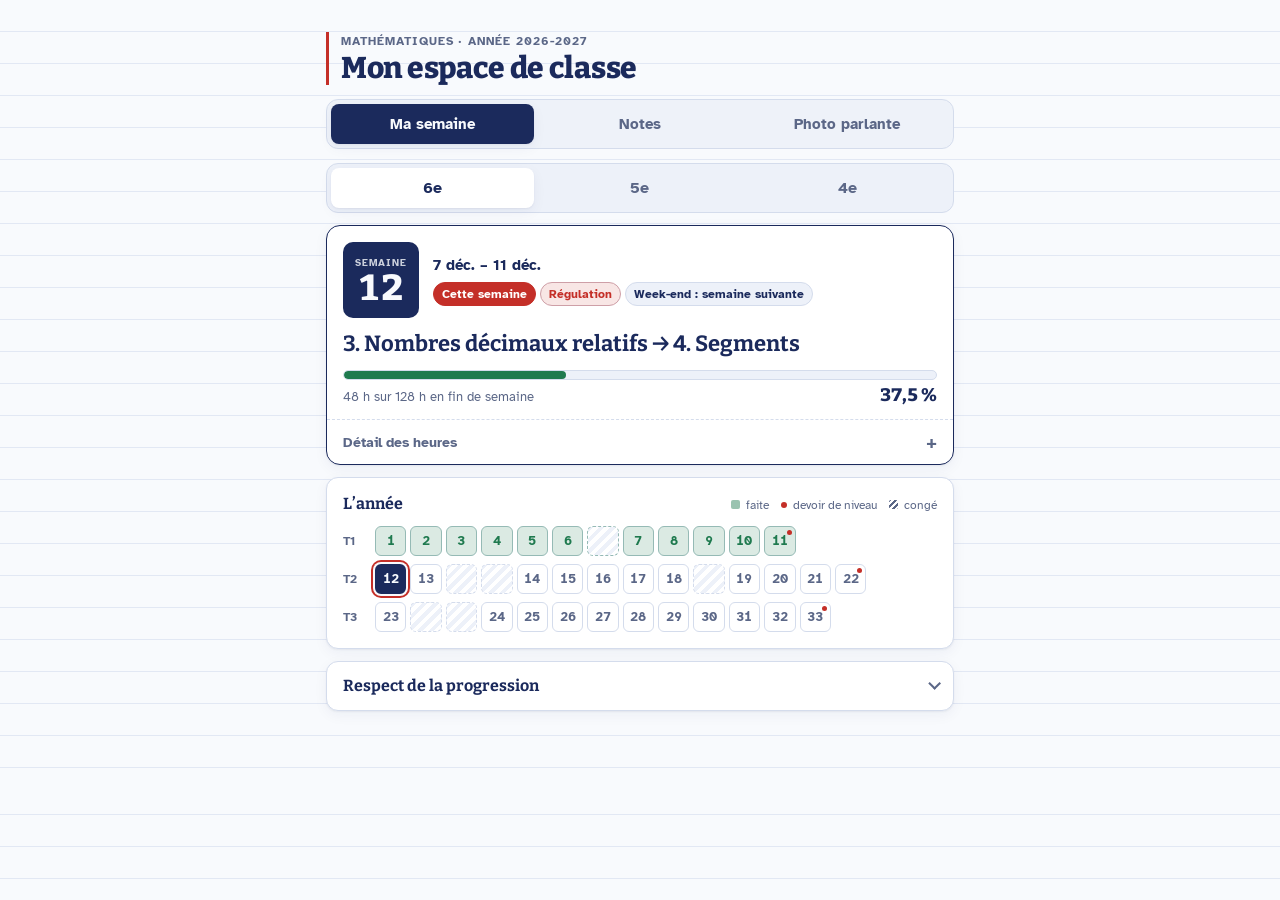
==== commit 9ebf6457: "Ajoute la page Photo parlante : anime un portrait avec une voix Repère le visage (MediaPipe Face Lan" ====
--- a/index.html
+++ b/index.html
@@ -15,7 +15,7 @@
 <p class="eyebrow">Mathématiques · année 2026-2027</p>
 <h1>Mon espace de classe</h1>
 </header>
-<nav class="seg main-nav" id="nav" aria-label="Sections"><button id="b-sem" onclick="showV('sem')">Ma semaine</button><button id="b-notes" onclick="showV('notes')">Notes et classement</button></nav>
+<nav class="seg main-nav" id="nav" aria-label="Sections"><button id="b-sem" onclick="showV('sem')">Ma semaine</button><button id="b-notes" onclick="showV('notes')">Notes</button><a href="photo-parlante.html">Photo parlante</a></nav>
 
 <section id="v-sem" class="view">
 <div class="lvrow"><div class="seg" id="lv" aria-label="Niveau"></div><button id="today" class="ghost" hidden>Aujourd’hui</button></div>
--- a/style.css
+++ b/style.css
@@ -53,8 +53,10 @@
 .seg button:hover{color:var(--ink)}
 .seg button.on{background:var(--card);color:var(--ink);box-shadow:var(--shadow)}
 .main-nav{position:sticky;top:env(safe-area-inset-top,0px);z-index:5;margin-bottom:14px;background:color-mix(in srgb,var(--tint) 92%,transparent);backdrop-filter:blur(6px)}
-.main-nav button{white-space:nowrap;font-size:15px;padding:6px 4px}
-.main-nav button.on{background:var(--ink);color:var(--paper)}
+.main-nav button,.main-nav a{white-space:nowrap;font-size:15px;padding:6px 4px}
+.main-nav a{flex:1;display:flex;align-items:center;justify-content:center;min-height:40px;border-radius:8px;color:var(--mute);font-weight:700;text-decoration:none}
+.main-nav a:hover{color:var(--ink)}
+.main-nav button.on,.main-nav a.on{background:var(--ink);color:var(--paper)}
 .view{display:grid;gap:12px}
 .view>h2{margin-bottom:-2px}
 .lvrow{display:flex;align-items:center;gap:8px}
@@ -170,6 +172,30 @@
 .empty{text-align:center;padding:28px 18px}
 .empty p{margin:6px 0 0}
 
+/* Photo parlante */
+.btn{display:inline-flex;align-items:center;justify-content:center;min-height:44px;padding:9px 14px;border:1px solid var(--line);border-radius:8px;background:var(--card);color:var(--ink);font-weight:700;cursor:pointer;text-decoration:none}
+.btn:hover{border-color:var(--mute)}
+.btn.pri{background:var(--ink);color:var(--paper);border-color:var(--ink)}
+label.btn:focus-within,.btn:focus-visible{outline:2px solid var(--pen);outline-offset:2px}
+button:disabled{opacity:.45;cursor:not-allowed}
+button.live{background:var(--pen);color:#fff;border-color:var(--pen)}
+.pp .m{margin:0 0 10px}
+.pp-st{margin:8px 0 0;font-size:14px;color:var(--ok);font-weight:700;min-height:1.5em}
+.pp-st.bad{color:var(--pen)}
+.pp-st:empty{display:none}
+.stage{padding:8px;display:grid;place-items:center;min-height:240px;border-style:dashed;position:relative}
+.stage.has{border-style:solid;min-height:0}
+.stage.over{border-color:var(--pen);background:var(--tint)}
+.stage canvas{display:block;max-width:100%;max-height:70vh;border-radius:6px;background:#000}
+.stage:not(.has) canvas{display:none}
+.ph{margin:0;color:var(--mute);font-weight:700;cursor:pointer;text-align:center;padding:24px}
+.sliders{display:grid;gap:12px;margin-top:14px}
+.sliders label{display:grid;gap:4px;font-size:14px;font-weight:700;color:var(--mute)}
+.sliders label.chk{display:flex;align-items:center;gap:10px;color:var(--ink)}
+.sliders input[type=range]{min-height:0;padding:0;border:0;background:transparent;accent-color:var(--pen);width:100%}
+#out{display:grid;gap:10px;margin-top:12px}
+#out video{width:100%;max-height:70vh;border-radius:8px;background:#000}
+.note{font-size:13px}
 @media (min-width:560px){main{padding-block:32px 72px}}
 @media (prefers-reduced-motion:reduce){*{transition:none!important}}
 .rk.none{color:var(--mute)}
